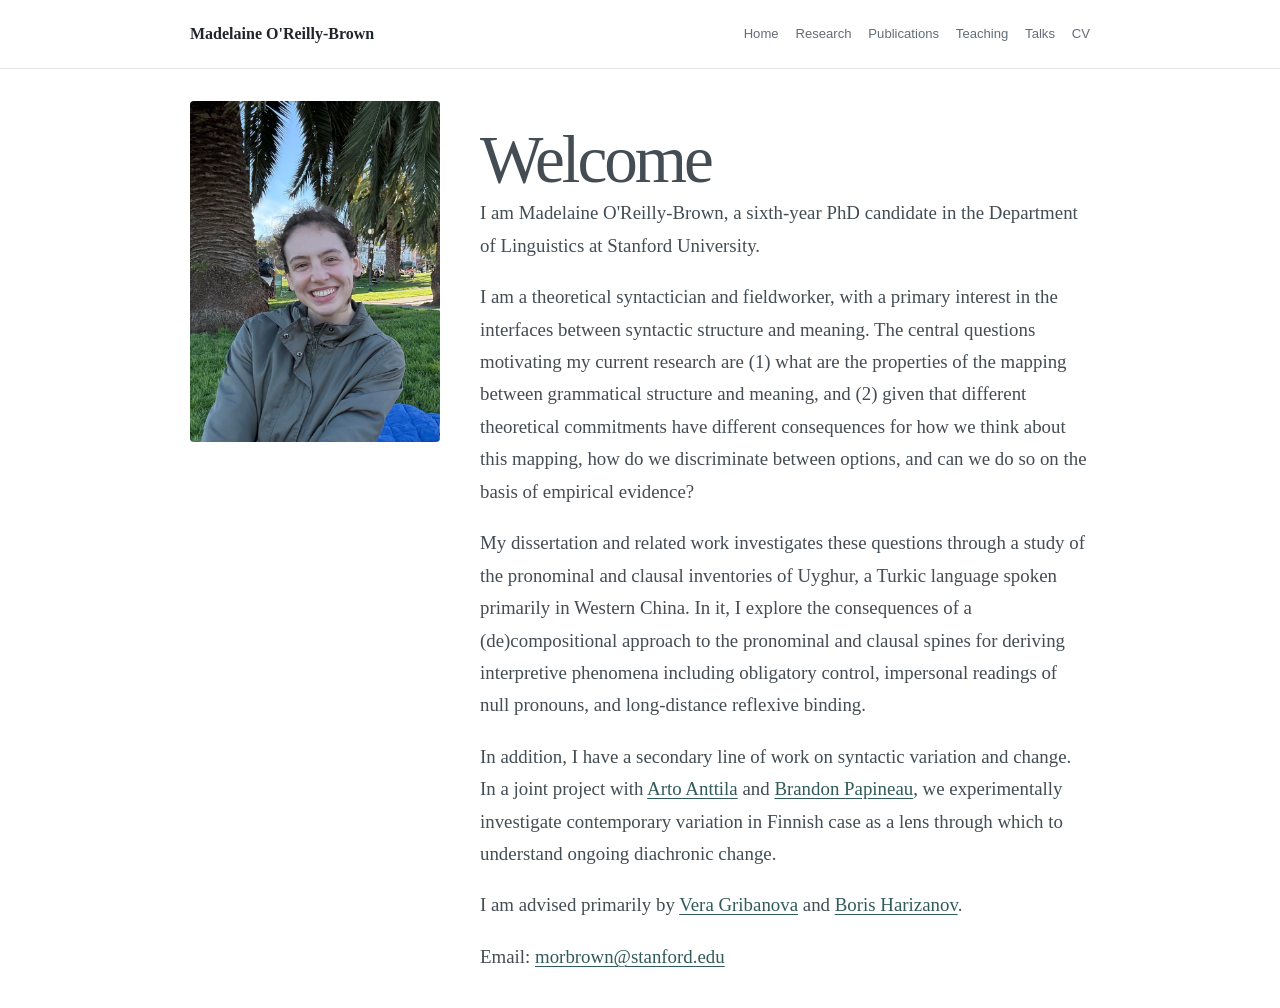
==== index.html @ d409d791 "jpeg not jpg" ====
<!doctype html>
<html lang="en">
<head>
  <meta charset="utf-8">
  <meta name="viewport" content="width=device-width, initial-scale=1">
  <meta name="description" content="Academic website of Madelaine O'Reilly-Brown, linguist.">
  <title>Home | Madelaine O'Reilly-Brown</title>
  <link rel="stylesheet" href="styles.css">
</head>
<body>
  <div id="top"></div>
  <header class="site-header">
  <div class="container header-inner">
    <a class="site-name" href="index.html">Madelaine O'Reilly-Brown</a>
    <nav aria-label="Main navigation">
      <a href="index.html">Home</a>
      <a href="research.html">Research</a>
      <a href="publications.html">Publications</a>
      <a href="teaching.html">Teaching</a>
      <a href="talks.html">Talks</a>
      <a href="cv.html">CV</a>
    </nav>
  </div>
</header>
 <main class="container">
  <section class="intro-layout">
    <div class="intro-photo">
      <img src="photo.jpeg" alt="Portrait of Madelaine O'Reilly-Brown">
    </div>

    <div class="intro-text">
    <h1>Welcome</h1>
    <p>
      I am Madelaine O'Reilly-Brown, a sixth-year PhD candidate in the Department of Linguistics
      at Stanford University.
    </p>
    <p>
      I am a theoretical syntactician and fieldworker, with a primary interest in the interfaces between 
      syntactic structure and meaning. 
      The central questions motivating my current research are (1) what are the properties
      of the mapping between grammatical 
      structure and meaning, and (2) given that different theoretical commitments 
      have different consequences for how we think about this mapping, how do we discriminate 
      between options, and can we do so on the basis of empirical evidence?
    </p>
      <p>
      My dissertation and related work investigates these questions through a study of the pronominal and clausal inventories
      of Uyghur, a Turkic language spoken primarily in Western China. In it, I explore the consequences
      of a (de)compositional approach to the pronominal and clausal spines for deriving interpretive
      phenomena including obligatory control, impersonal readings of null pronouns, and long-distance reflexive binding. 
    </p>
    <p>
      In addition, I have a secondary line of work on syntactic variation and change. In a joint project with 
      <a href="https://web.stanford.edu/~anttila/">Arto Anttila</a> and 
      <a href="https://branpap.com/">Brandon Papineau</a>, 
      we experimentally investigate contemporary variation in Finnish case 
      as a lens through which to understand ongoing diachronic change. 
    </p>
     <p>
      I am advised primarily by <a href="https://stanford.edu/~gribanov/index.html">Vera Gribanova</a>
       and <a href="https://stanford.edu/~bharizan/">Boris Harizanov</a>.
    </p>
    <p>
     Email: <a href="mailto:morbrown@stanford.edu">morbrown@stanford.edu</a>
    </p>
  </section>
  </main>
</body>
</html>
---- styles.css ----
/* Shared stylesheet for the six-page academic website.
   Edit the variables below to customize the site-wide colors and width. */
:root {
  --ink: #20252b;
  --muted: #626c76;
  --accent: #315b58;
  --line: #e3e7e6;
  --paper: #ffffff;
  --soft: #f5f7f6;
  --max-width: 900px;
}

* { box-sizing: border-box; }
html { scroll-behavior: smooth; scroll-padding-top: 5.5rem; }
body {
  margin: 0;
  background: var(--paper);
  color: var(--ink);
  font-family: Georgia, "Times New Roman", serif;
  font-size: 17px;
  line-height: 1.72;
}
a { color: var(--accent); text-decoration-thickness: 1px; text-underline-offset: 3px; }
a:hover { text-decoration-thickness: 2px; }
.container { width: min(var(--max-width), calc(100% - 3rem)); margin: 0 auto; }

.site-header {
  position: sticky; top: 0; z-index: 10;
  background: rgba(255, 255, 255, 0.97);
  border-bottom: 1px solid var(--line);
  backdrop-filter: blur(10px);
}
.header-inner {
  min-height: 68px; display: flex; align-items: center;
  justify-content: space-between; gap: 1.5rem;
}
.site-name { color: var(--ink); font-size: 1rem; font-weight: bold; text-decoration: none; white-space: nowrap; }
nav { display: flex; flex-wrap: wrap; gap: 1.05rem; }
nav a { color: var(--muted); font-family: Arial, sans-serif; font-size: 0.82rem; text-decoration: none; }
nav a:hover, nav a:focus { color: var(--accent); text-decoration: underline; text-underline-offset: 5px; }

.intro { padding: 5rem 0 4rem; border-bottom: 1px solid var(--line); }
.page-heading { padding: 3.8rem 0 2.8rem; border-bottom: 1px solid var(--line); }
.eyebrow {
  margin: 0 0 0.9rem; color: var(--accent); font-family: Arial, sans-serif;
  font-size: 0.76rem; font-weight: bold; letter-spacing: 0.08em; text-transform: uppercase;
}
h1 { max-width: 760px; margin: 0; font-size: clamp(2.5rem, 7vw, 4.2rem); font-weight: normal; letter-spacing: -0.045em; line-height: 1.1; }
.intro-text { max-width: 700px; margin: 1.4rem 0 1rem; color: #444d54; font-size: 1.18rem; }
.intro-links { display: flex; flex-wrap: wrap; gap: 0.65rem; font-family: Arial, sans-serif; font-size: 0.9rem; }
.content-section { padding: 2.8rem 0; border-bottom: 1px solid var(--line); }
h2 { margin: 0 0 1.15rem; font-size: 1.85rem; font-weight: normal; letter-spacing: -0.025em; }
h3 { margin: 1.7rem 0 0.55rem; font-family: Arial, sans-serif; font-size: 0.93rem; font-weight: bold; }
p { margin-top: 0; }
.entry-list { margin: 0; padding: 0; list-style: none; }
.entry-list li { margin: 0; padding: 0.85rem 0; border-bottom: 1px solid #edf0ef; }
.entry-list li:last-child { border-bottom: 0; }
.entry-title { display: block; }
.entry-meta { display: block; margin-top: 0.2rem; color: var(--muted); font-family: Arial, sans-serif; font-size: 0.84rem; line-height: 1.55; }
.topic-list { display: flex; flex-wrap: wrap; gap: 0.55rem; margin-top: 1.4rem; }
.topic-list span { padding: 0.25rem 0.65rem; border: 1px solid var(--line); border-radius: 3px; color: #46514f; font-family: Arial, sans-serif; font-size: 0.8rem; }
.small-note { margin-top: 1rem; color: var(--muted); font-family: Arial, sans-serif; font-size: 0.78rem; }
.download-link { display: inline-block; padding: 0.55rem 0; font-family: Arial, sans-serif; font-size: 0.94rem; font-weight: bold; }
.site-footer { display: flex; justify-content: space-between; gap: 1rem; padding: 1.5rem 0 2.5rem; color: var(--muted); font-family: Arial, sans-serif; font-size: 0.78rem; }
.site-footer p { margin: 0; }
.site-footer a { color: var(--muted); }
code { padding: 0.1rem 0.3rem; border-radius: 3px; background: var(--soft); font-size: 0.9em; }

@media (max-width: 760px) {
  .container { width: min(calc(100% - 2rem), var(--max-width)); }
  .header-inner { align-items: flex-start; flex-direction: column; gap: 0.45rem; padding: 0.8rem 0; }
  nav { gap: 0.8rem; }
  nav a { font-size: 0.78rem; }
  .intro { padding: 3.4rem 0 2.8rem; }
  .page-heading { padding: 2.8rem 0 2.2rem; }
  .intro-text { font-size: 1.08rem; }
  .content-section { padding: 2.2rem 0; }
  .site-footer { flex-direction: column; }
}

/* Homepage photo and introduction */
.intro-layout {
  display: flex;
  align-items: flex-start;
  gap: 2.5rem;
  margin-top: 2rem;
}

.intro-photo {
  flex: 0 0 250px;
}

.intro-photo img {
  display: block;
  width: 100%;
  height: auto;
  border-radius: 4px;
}

.intro-text {
  flex: 1;
  min-width: 0;
}

/* Stack the photo above the text on small screens */
@media (max-width: 650px) {
  .intro-layout {
    flex-direction: column;
    gap: 1.5rem;
  }

  .intro-photo {
    width: 100%;
    max-width: 250px;
    flex-basis: auto;
  }
}
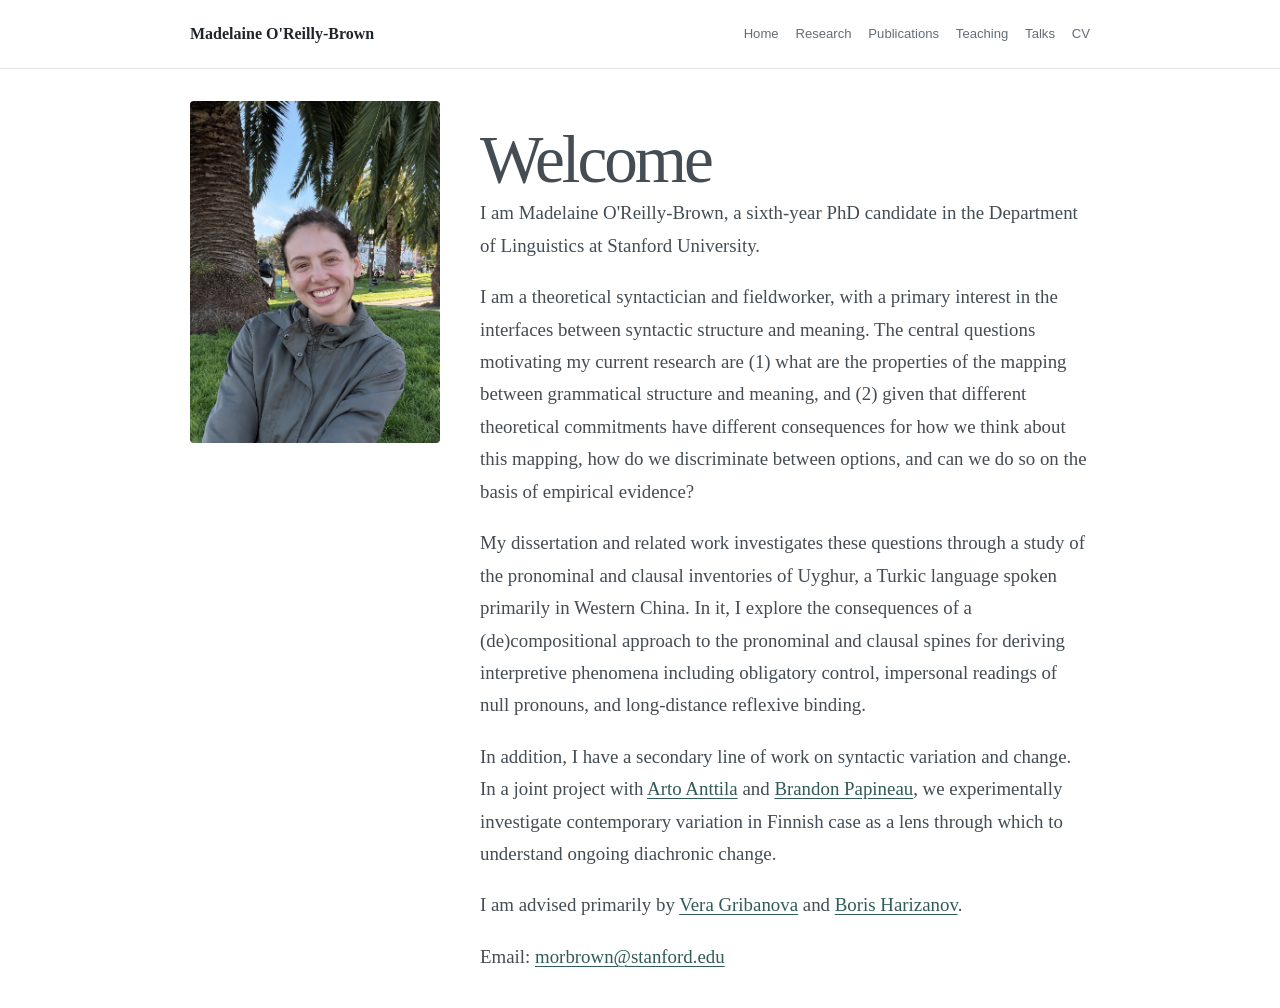
==== commit c9f74827: "Back to jpg" ====
--- a/index.html
+++ b/index.html
@@ -25,7 +25,7 @@
  <main class="container">
   <section class="intro-layout">
     <div class="intro-photo">
-      <img src="photo.jpeg" alt="Portrait of Madelaine O'Reilly-Brown">
+      <img src="photo.jpg" alt="Portrait of Madelaine O'Reilly-Brown">
     </div>
 
     <div class="intro-text">
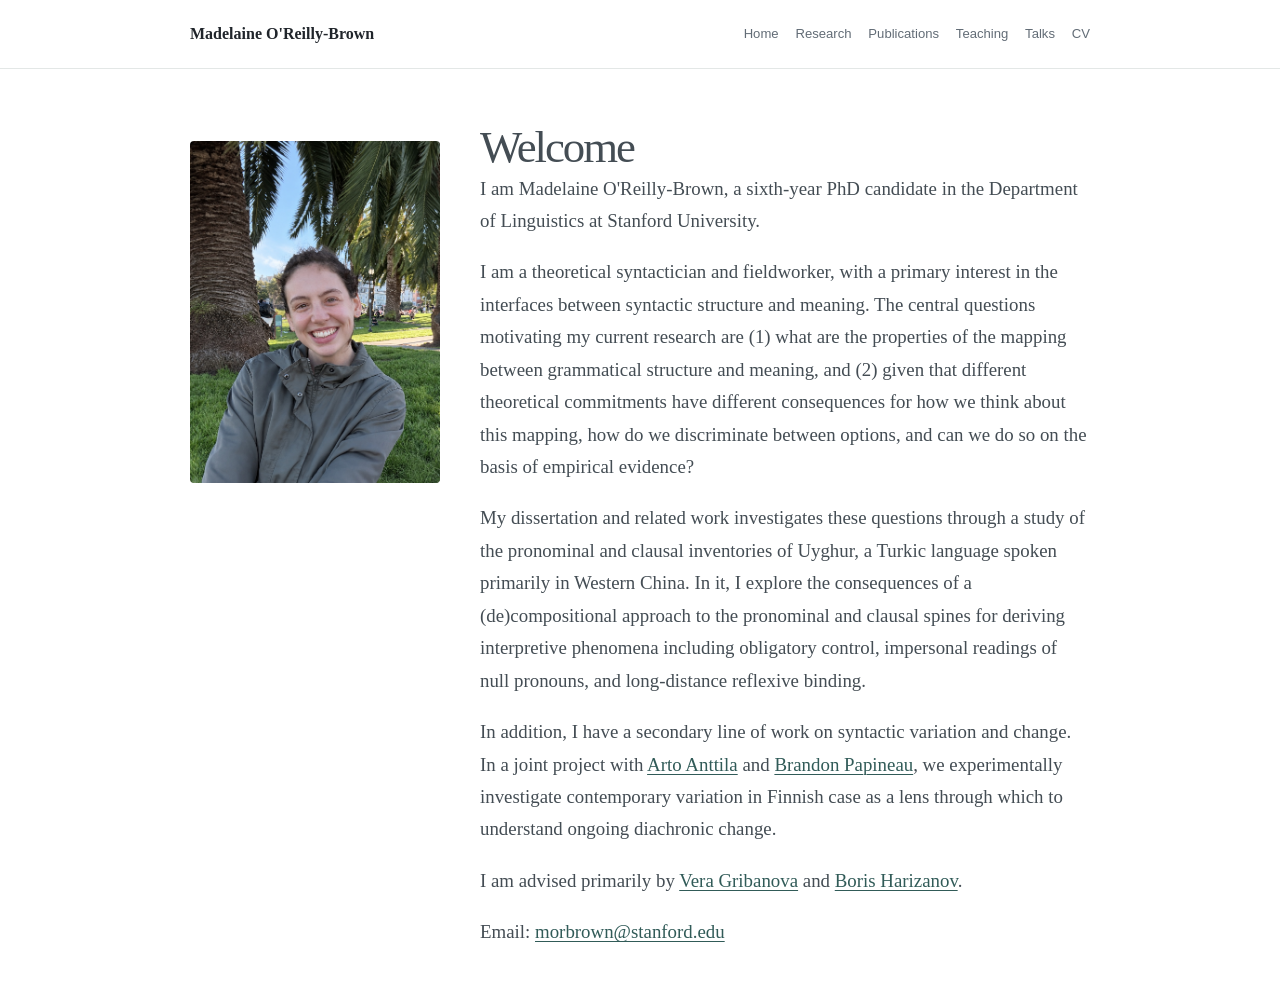
==== commit 3ca1f7c2: "closing intro-text" ====
--- a/index.html
+++ b/index.html
@@ -63,6 +63,7 @@
     <p>
      Email: <a href="mailto:morbrown@stanford.edu">morbrown@stanford.edu</a>
     </p>
+    </div>
   </section>
   </main>
 </body>
--- a/styles.css
+++ b/styles.css
@@ -45,7 +45,14 @@
   margin: 0 0 0.9rem; color: var(--accent); font-family: Arial, sans-serif;
   font-size: 0.76rem; font-weight: bold; letter-spacing: 0.08em; text-transform: uppercase;
 }
-h1 { max-width: 760px; margin: 0; font-size: clamp(2.5rem, 7vw, 4.2rem); font-weight: normal; letter-spacing: -0.045em; line-height: 1.1; }
+h1 {
+  max-width: 760px;
+  margin: 0;
+  font-size: clamp(1.67rem, 4.67vw, 2.8rem);
+  font-weight: normal;
+  letter-spacing: -0.045em;
+  line-height: 1.1;
+}
 .intro-text { max-width: 700px; margin: 1.4rem 0 1rem; color: #444d54; font-size: 1.18rem; }
 .intro-links { display: flex; flex-wrap: wrap; gap: 0.65rem; font-family: Arial, sans-serif; font-size: 0.9rem; }
 .content-section { padding: 2.8rem 0; border-bottom: 1px solid var(--line); }
@@ -88,6 +95,7 @@
 
 .intro-photo {
   flex: 0 0 250px;
+   margin-top: 2.5rem;
 }
 
 .intro-photo img {
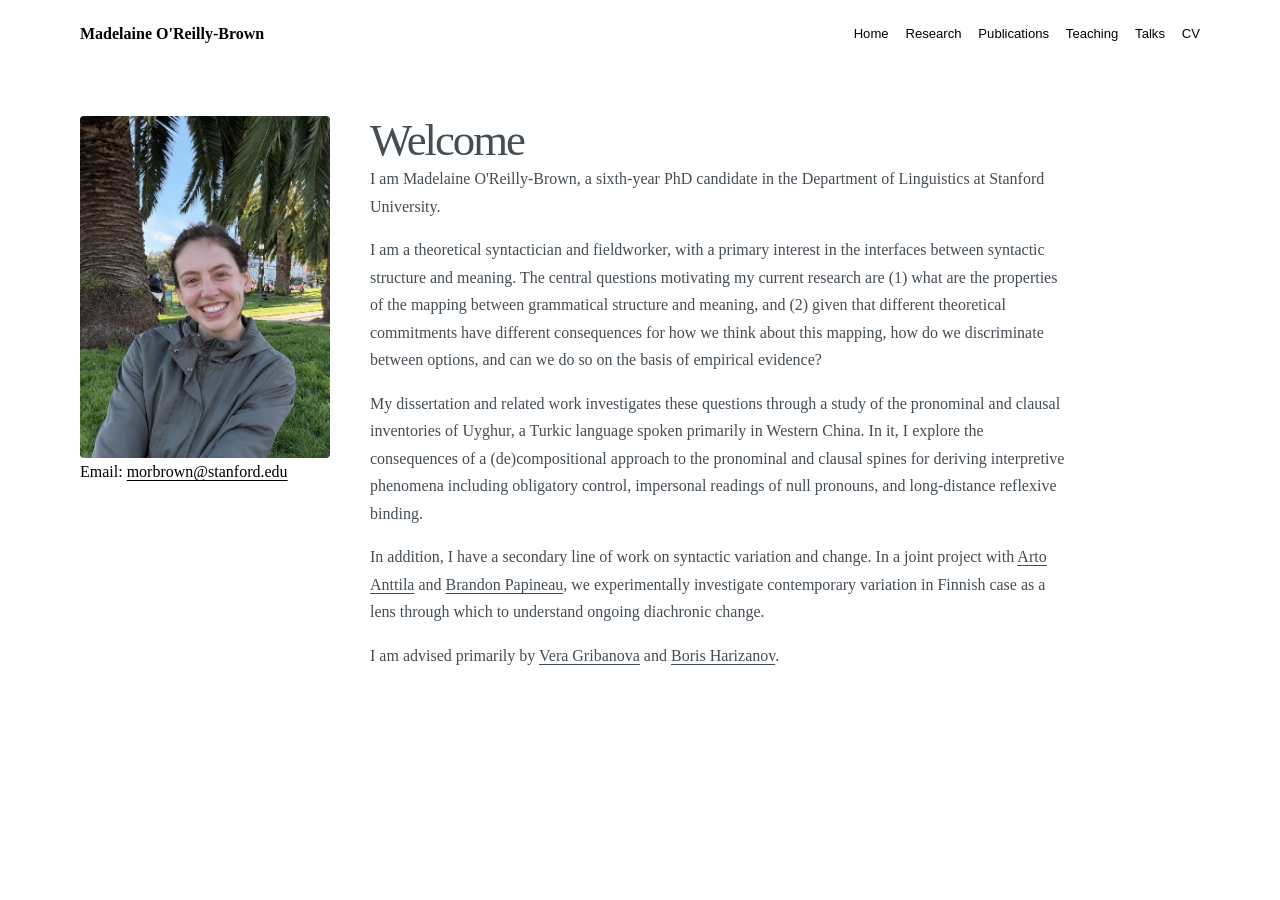
==== commit 051fe1ef: "Moved email under photo" ====
--- a/index.html
+++ b/index.html
@@ -25,8 +25,11 @@
  <main class="container">
   <section class="intro-layout">
     <div class="intro-photo">
-      <img src="photo.jpg" alt="Portrait of Madelaine O'Reilly-Brown">
-    </div>
+  <img src="photo.jpg" alt="Portrait of Madelaine O'Reilly-Brown">
+  <p class="photo-email">
+    Email: <a href="mailto:morbrown@stanford.edu">morbrown@stanford.edu</a>
+  </p>
+  </div>
 
     <div class="intro-text">
     <h1>Welcome</h1>
@@ -60,9 +63,6 @@
       I am advised primarily by <a href="https://stanford.edu/~gribanov/index.html">Vera Gribanova</a>
        and <a href="https://stanford.edu/~bharizan/">Boris Harizanov</a>.
     </p>
-    <p>
-     Email: <a href="mailto:morbrown@stanford.edu">morbrown@stanford.edu</a>
-    </p>
     </div>
   </section>
   </main>
--- a/styles.css
+++ b/styles.css
@@ -1,3 +1,4 @@
+```css
 /* Shared stylesheet for the six-page academic website.
    Edit the variables below to customize the site-wide colors and width. */
 :root {
@@ -12,39 +13,87 @@
 
 * { box-sizing: border-box; }
 html { scroll-behavior: smooth; scroll-padding-top: 5.5rem; }
+
 body {
   margin: 0;
   background: var(--paper);
   color: var(--ink);
   font-family: Georgia, "Times New Roman", serif;
-  font-size: 17px;
+  font-size: 12pt;
   line-height: 1.72;
 }
+
 a { color: var(--accent); text-decoration-thickness: 1px; text-underline-offset: 3px; }
 a:hover { text-decoration-thickness: 2px; }
-.container { width: min(var(--max-width), calc(100% - 3rem)); margin: 0 auto; }
+
+.container {
+  width: min(var(--max-width), calc(100% - 3rem));
+  max-width: var(--max-width);
+  margin-left: 5rem;
+  margin-right: 5rem;
+}
 
 .site-header {
-  position: sticky; top: 0; z-index: 10;
+  position: sticky;
+  top: 0;
+  z-index: 10;
   background: rgba(255, 255, 255, 0.97);
   border-bottom: 1px solid var(--line);
   backdrop-filter: blur(10px);
 }
+
 .header-inner {
-  min-height: 68px; display: flex; align-items: center;
-  justify-content: space-between; gap: 1.5rem;
-}
-.site-name { color: var(--ink); font-size: 1rem; font-weight: bold; text-decoration: none; white-space: nowrap; }
+  min-height: 68px;
+  display: flex;
+  align-items: center;
+  justify-content: space-between;
+  gap: 1.5rem;
+}
+
+.site-name {
+  color: var(--ink);
+  font-size: 1rem;
+  font-weight: bold;
+  text-decoration: none;
+  white-space: nowrap;
+}
+
 nav { display: flex; flex-wrap: wrap; gap: 1.05rem; }
-nav a { color: var(--muted); font-family: Arial, sans-serif; font-size: 0.82rem; text-decoration: none; }
-nav a:hover, nav a:focus { color: var(--accent); text-decoration: underline; text-underline-offset: 5px; }
-
-.intro { padding: 5rem 0 4rem; border-bottom: 1px solid var(--line); }
-.page-heading { padding: 3.8rem 0 2.8rem; border-bottom: 1px solid var(--line); }
+
+nav a {
+  color: var(--muted);
+  font-family: Arial, sans-serif;
+  font-size: 0.82rem;
+  text-decoration: none;
+}
+
+nav a:hover,
+nav a:focus {
+  color: var(--accent);
+  text-decoration: underline;
+  text-underline-offset: 5px;
+}
+
+.intro {
+  padding: 7rem 0 4rem;
+  border-bottom: 1px solid var(--line);
+}
+
+.page-heading {
+  padding: 3.8rem 0 2.8rem;
+  border-bottom: 1px solid var(--line);
+}
+
 .eyebrow {
-  margin: 0 0 0.9rem; color: var(--accent); font-family: Arial, sans-serif;
-  font-size: 0.76rem; font-weight: bold; letter-spacing: 0.08em; text-transform: uppercase;
-}
+  margin: 0 0 0.9rem;
+  color: var(--accent);
+  font-family: Arial, sans-serif;
+  font-size: 0.76rem;
+  font-weight: bold;
+  letter-spacing: 0.08em;
+  text-transform: uppercase;
+}
+
 h1 {
   max-width: 760px;
   margin: 0;
@@ -53,34 +102,139 @@
   letter-spacing: -0.045em;
   line-height: 1.1;
 }
-.intro-text { max-width: 700px; margin: 1.4rem 0 1rem; color: #444d54; font-size: 1.18rem; }
-.intro-links { display: flex; flex-wrap: wrap; gap: 0.65rem; font-family: Arial, sans-serif; font-size: 0.9rem; }
-.content-section { padding: 2.8rem 0; border-bottom: 1px solid var(--line); }
-h2 { margin: 0 0 1.15rem; font-size: 1.85rem; font-weight: normal; letter-spacing: -0.025em; }
-h3 { margin: 1.7rem 0 0.55rem; font-family: Arial, sans-serif; font-size: 0.93rem; font-weight: bold; }
+
+.intro-text {
+  max-width: 700px;
+  margin: 0 0 1rem;
+  color: #444d54;
+  font-size: 1rem;
+}
+
+.intro-links {
+  display: flex;
+  flex-wrap: wrap;
+  gap: 0.65rem;
+  font-family: Arial, sans-serif;
+  font-size: 0.9rem;
+}
+
+.content-section {
+  padding: 2.8rem 0;
+  border-bottom: 1px solid var(--line);
+}
+
+h2 {
+  margin: 0 0 1.15rem;
+  font-size: 1.85rem;
+  font-weight: normal;
+  letter-spacing: -0.025em;
+}
+
+h3 {
+  margin: 1.7rem 0 0.55rem;
+  font-family: Arial, sans-serif;
+  font-size: 0.93rem;
+  font-weight: bold;
+}
+
 p { margin-top: 0; }
-.entry-list { margin: 0; padding: 0; list-style: none; }
-.entry-list li { margin: 0; padding: 0.85rem 0; border-bottom: 1px solid #edf0ef; }
+
+.entry-list {
+  margin: 0;
+  padding: 0;
+  list-style: none;
+}
+
+.entry-list li {
+  margin: 0;
+  padding: 0.85rem 0;
+  border-bottom: 1px solid #edf0ef;
+}
+
 .entry-list li:last-child { border-bottom: 0; }
 .entry-title { display: block; }
-.entry-meta { display: block; margin-top: 0.2rem; color: var(--muted); font-family: Arial, sans-serif; font-size: 0.84rem; line-height: 1.55; }
-.topic-list { display: flex; flex-wrap: wrap; gap: 0.55rem; margin-top: 1.4rem; }
-.topic-list span { padding: 0.25rem 0.65rem; border: 1px solid var(--line); border-radius: 3px; color: #46514f; font-family: Arial, sans-serif; font-size: 0.8rem; }
-.small-note { margin-top: 1rem; color: var(--muted); font-family: Arial, sans-serif; font-size: 0.78rem; }
-.download-link { display: inline-block; padding: 0.55rem 0; font-family: Arial, sans-serif; font-size: 0.94rem; font-weight: bold; }
-.site-footer { display: flex; justify-content: space-between; gap: 1rem; padding: 1.5rem 0 2.5rem; color: var(--muted); font-family: Arial, sans-serif; font-size: 0.78rem; }
+
+.entry-meta {
+  display: block;
+  margin-top: 0.2rem;
+  color: var(--muted);
+  font-family: Arial, sans-serif;
+  font-size: 0.84rem;
+  line-height: 1.55;
+}
+
+.topic-list {
+  display: flex;
+  flex-wrap: wrap;
+  gap: 0.55rem;
+  margin-top: 1.4rem;
+}
+
+.topic-list span {
+  padding: 0.25rem 0.65rem;
+  border: 1px solid var(--line);
+  border-radius: 3px;
+  color: #46514f;
+  font-family: Arial, sans-serif;
+  font-size: 0.8rem;
+}
+
+.small-note {
+  margin-top: 1rem;
+  color: var(--muted);
+  font-family: Arial, sans-serif;
+  font-size: 0.78rem;
+}
+
+.download-link {
+  display: inline-block;
+  padding: 0.55rem 0;
+  font-family: Arial, sans-serif;
+  font-size: 0.94rem;
+  font-weight: bold;
+}
+
+.site-footer {
+  display: flex;
+  justify-content: space-between;
+  gap: 1rem;
+  padding: 1.5rem 0 2.5rem;
+  color: var(--muted);
+  font-family: Arial, sans-serif;
+  font-size: 0.78rem;
+}
+
 .site-footer p { margin: 0; }
 .site-footer a { color: var(--muted); }
-code { padding: 0.1rem 0.3rem; border-radius: 3px; background: var(--soft); font-size: 0.9em; }
+
+code {
+  padding: 0.1rem 0.3rem;
+  border-radius: 3px;
+  background: var(--soft);
+  font-size: 0.9em;
+}
 
 @media (max-width: 760px) {
-  .container { width: min(calc(100% - 2rem), var(--max-width)); }
-  .header-inner { align-items: flex-start; flex-direction: column; gap: 0.45rem; padding: 0.8rem 0; }
+  .container {
+    width: calc(100% - 2rem);
+    max-width: var(--max-width);
+    margin-left: auto;
+    margin-right: auto;
+  }
+
+  .header-inner {
+    align-items: flex-start;
+    flex-direction: column;
+    gap: 0.45rem;
+    padding: 0.8rem 0;
+  }
+
   nav { gap: 0.8rem; }
   nav a { font-size: 0.78rem; }
+
   .intro { padding: 3.4rem 0 2.8rem; }
   .page-heading { padding: 2.8rem 0 2.2rem; }
-  .intro-text { font-size: 1.08rem; }
+  .intro-text { font-size: 1rem; }
   .content-section { padding: 2.2rem 0; }
   .site-footer { flex-direction: column; }
 }
@@ -90,12 +244,13 @@
   display: flex;
   align-items: flex-start;
   gap: 2.5rem;
-  margin-top: 2rem;
+  margin-top: 0;
+  padding-top: 3rem;
 }
 
 .intro-photo {
   flex: 0 0 250px;
-   margin-top: 2.5rem;
+  margin-top: 0;
 }
 
 .intro-photo img {
@@ -123,4 +278,4 @@
     flex-basis: auto;
   }
 }
-
+```
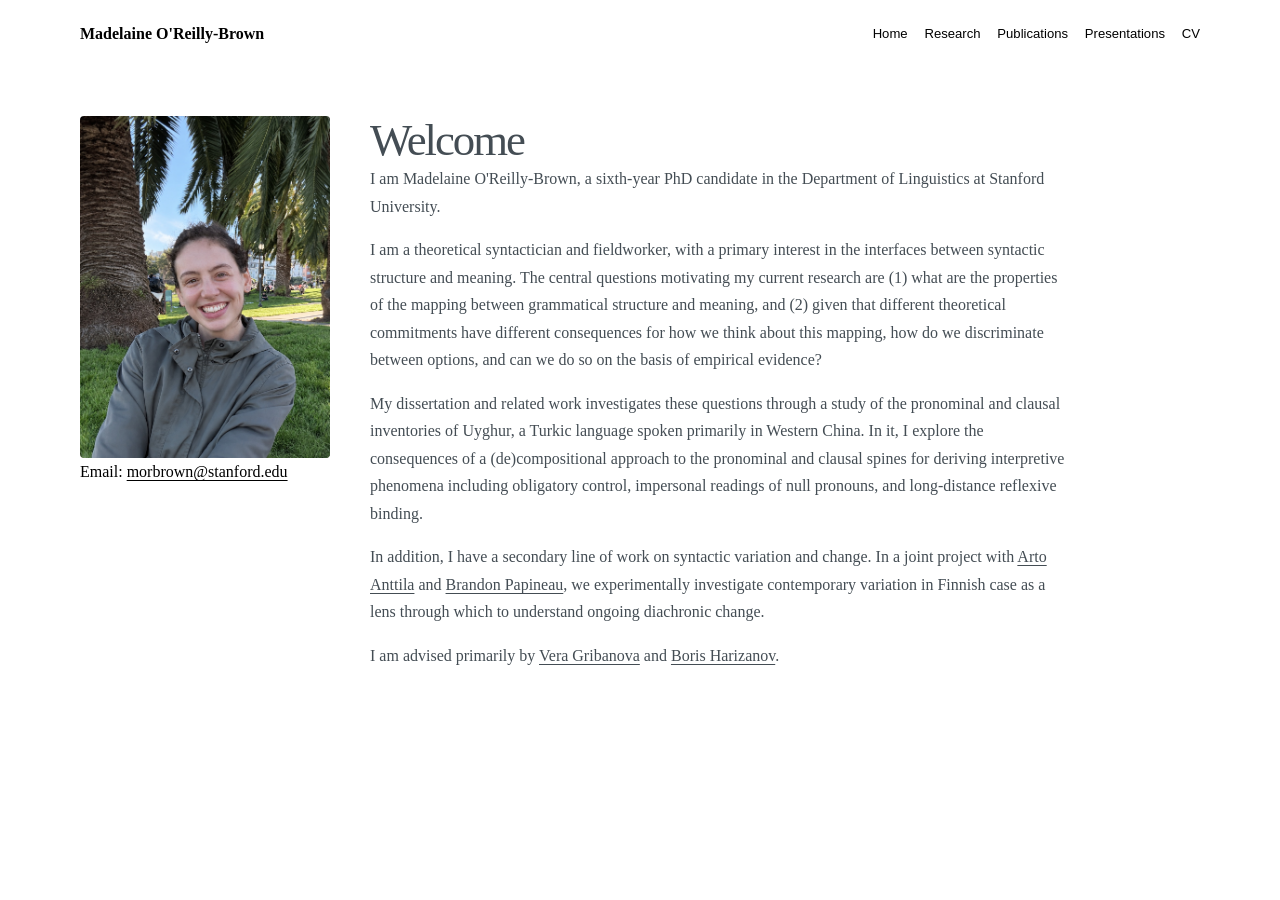
==== commit e0a80f31: "Updating menu bar" ====
--- a/index.html
+++ b/index.html
@@ -16,8 +16,7 @@
       <a href="index.html">Home</a>
       <a href="research.html">Research</a>
       <a href="publications.html">Publications</a>
-      <a href="teaching.html">Teaching</a>
-      <a href="talks.html">Talks</a>
+      <a href="talks.html">Presentations</a>
       <a href="cv.html">CV</a>
     </nav>
   </div>
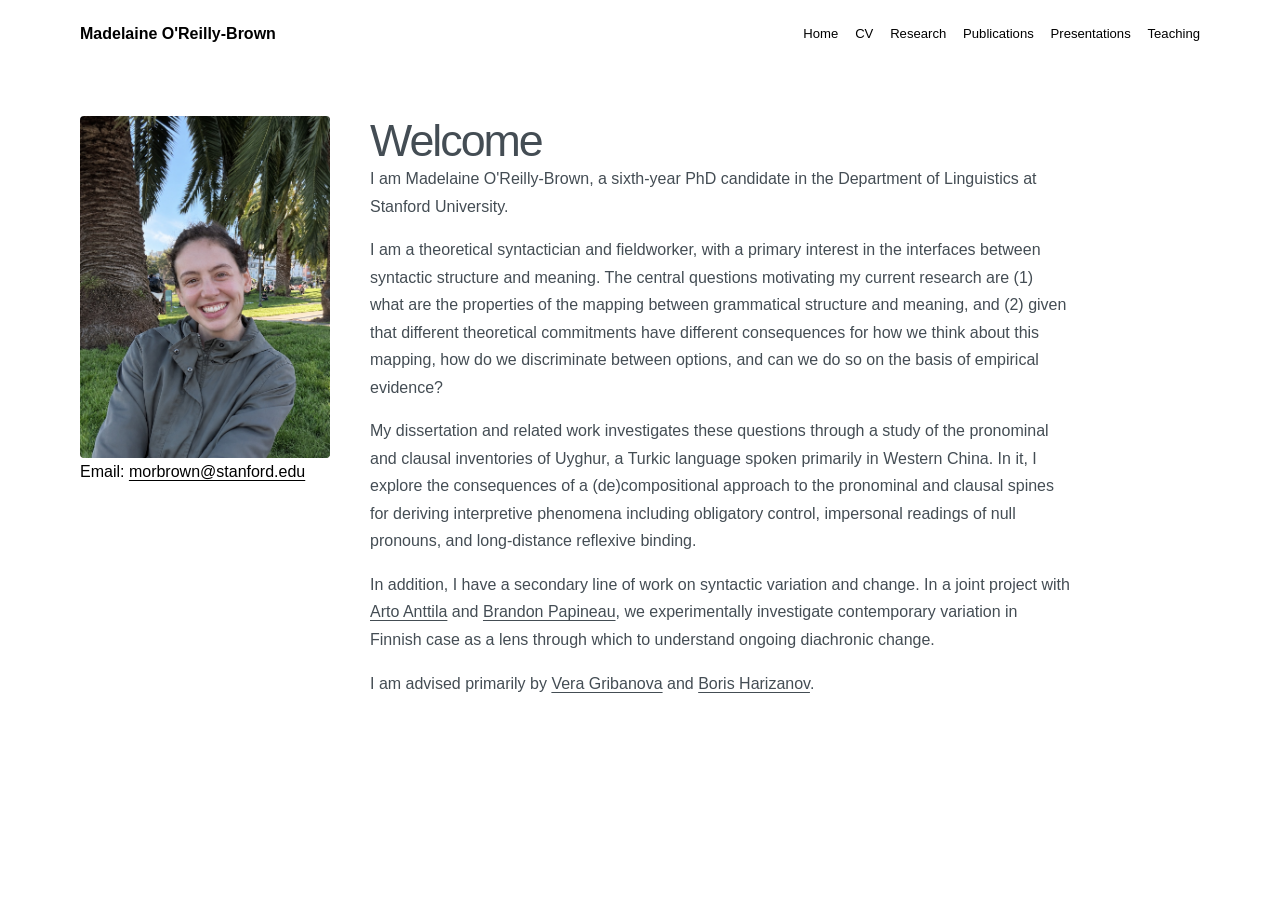
==== commit e63efb65: "Rearranged order of items in navigation bar" ====
--- a/index.html
+++ b/index.html
@@ -14,10 +14,11 @@
     <a class="site-name" href="index.html">Madelaine O'Reilly-Brown</a>
     <nav aria-label="Main navigation">
       <a href="index.html">Home</a>
+      <a href="cv.html">CV</a>
       <a href="research.html">Research</a>
       <a href="publications.html">Publications</a>
       <a href="talks.html">Presentations</a>
-      <a href="cv.html">CV</a>
+      <a href="teaching.html">Teaching</a>
     </nav>
   </div>
 </header>
--- a/styles.css
+++ b/styles.css
@@ -18,7 +18,7 @@
   margin: 0;
   background: var(--paper);
   color: var(--ink);
-  font-family: Georgia, "Times New Roman", serif;
+  font-family: Arial, sans-serif;
   font-size: 12pt;
   line-height: 1.72;
 }
@@ -119,7 +119,7 @@
 }
 
 .content-section {
-  padding: 2.8rem 0;
+  padding: 1rem 0;
   border-bottom: 1px solid var(--line);
 }
 
@@ -233,7 +233,7 @@
   nav a { font-size: 0.78rem; }
 
   .intro { padding: 3.4rem 0 2.8rem; }
-  .page-heading { padding: 2.8rem 0 2.2rem; }
+  .page-heading { padding: 2.8rem 0 1rem; }
   .intro-text { font-size: 1rem; }
   .content-section { padding: 2.2rem 0; }
   .site-footer { flex-direction: column; }
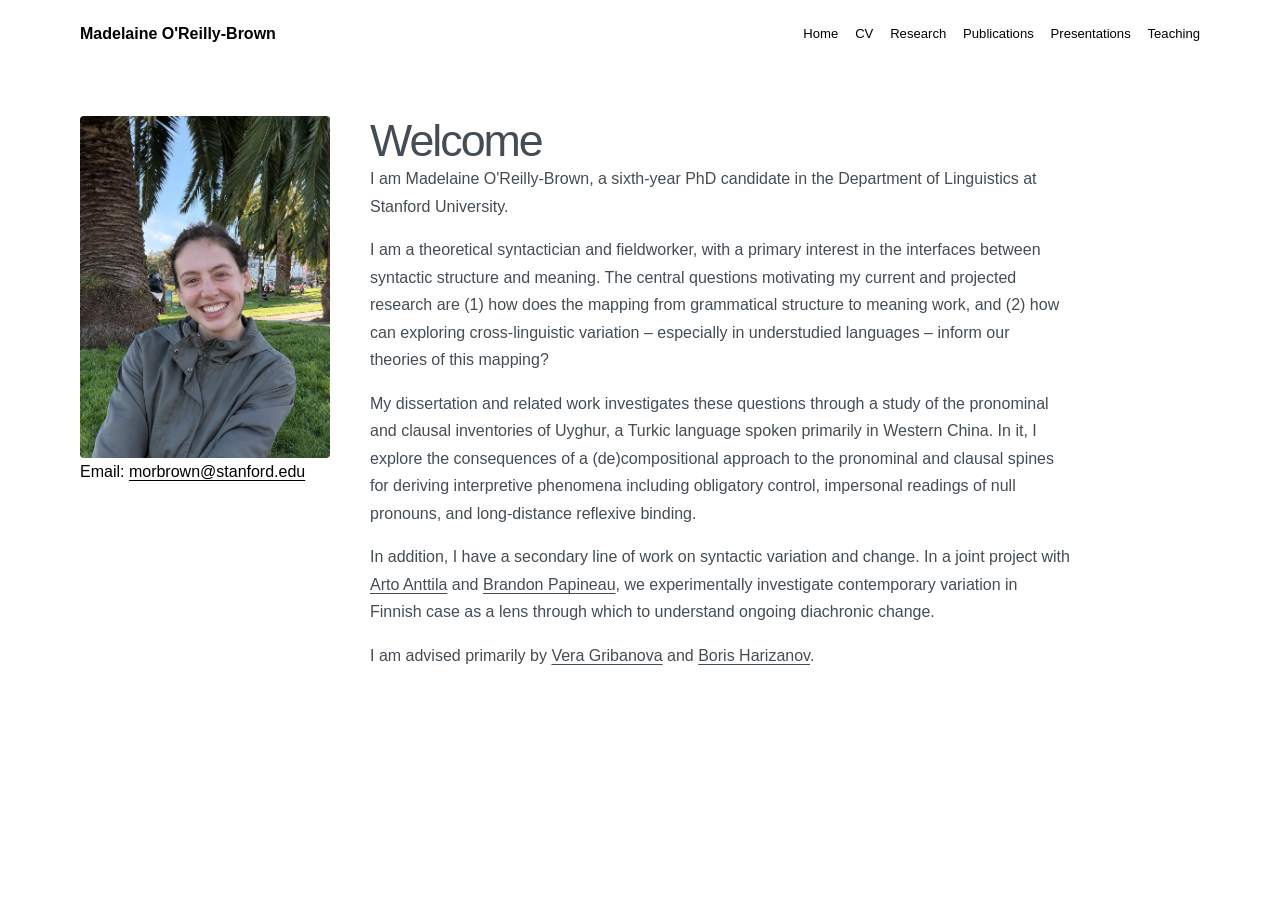
==== commit 0442456d: "Update index.html" ====
--- a/index.html
+++ b/index.html
@@ -6,6 +6,7 @@
   <meta name="description" content="Academic website of Madelaine O'Reilly-Brown, linguist.">
   <title>Home | Madelaine O'Reilly-Brown</title>
   <link rel="stylesheet" href="styles.css">
+  <meta name="google-site-verification" content="k-1rXL0M3NvSh5551VDGhLRb5bro6PYg8HSECuCGaL8" />
 </head>
 <body>
   <div id="top"></div>
@@ -40,11 +41,8 @@
     <p>
       I am a theoretical syntactician and fieldworker, with a primary interest in the interfaces between 
       syntactic structure and meaning. 
-      The central questions motivating my current research are (1) what are the properties
-      of the mapping between grammatical 
-      structure and meaning, and (2) given that different theoretical commitments 
-      have different consequences for how we think about this mapping, how do we discriminate 
-      between options, and can we do so on the basis of empirical evidence?
+      The central questions motivating my current and projected research are (1) how does the mapping from grammatical structure to meaning work, 
+      and (2) how can exploring cross-linguistic variation – especially in understudied languages – inform our theories of this mapping? 
     </p>
       <p>
       My dissertation and related work investigates these questions through a study of the pronominal and clausal inventories
--- a/styles.css
+++ b/styles.css
@@ -80,7 +80,7 @@
 }
 
 .page-heading {
-  padding: 3.8rem 0 2.8rem;
+  padding: 3.8rem 0 1rem;
   border-bottom: 1px solid var(--line);
 }
 
